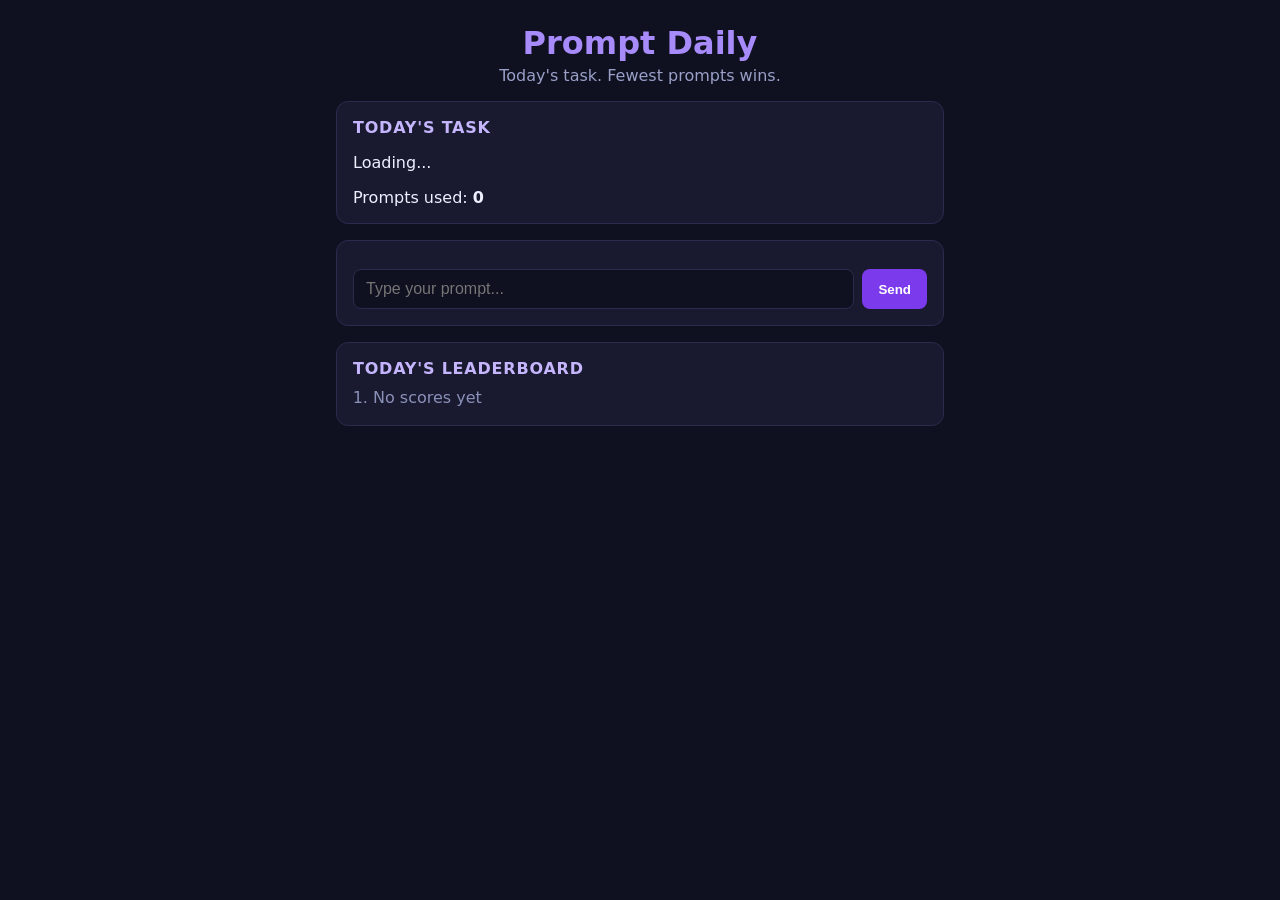
==== static/index.html @ a243a016 "moved changes to commit" ====
<!DOCTYPE html>
<html lang="en">
<head>
  <meta charset="UTF-8" />
  <meta name="viewport" content="width=device-width, initial-scale=1" />
  <title>Prompt Daily</title>
  <link rel="stylesheet" href="/static/style.css" />
</head>
<body>
  <main>
    <header>
      <h1>Prompt Daily</h1>
      <p class="tagline">Today's task. Fewest prompts wins.</p>
    </header>

    <section class="card" id="task-card">
      <h2>Today's task</h2>
      <p id="task-title">Loading...</p>
      <p id="task-details" class="muted"></p>
      <div class="counter">Prompts used: <strong id="count">0</strong></div>
    </section>

    <section class="card" id="chat">
      <div id="messages"></div>
      <form id="prompt-form">
        <input id="prompt-input" type="text" placeholder="Type your prompt..." autocomplete="off" maxlength="1000" />
        <button type="submit" id="send-btn">Send</button>
      </form>
    </section>

    <section class="card hidden" id="win-card">
      <h2>You did it!</h2>
      <p id="win-text"></p>
      <form id="score-form">
        <input id="name-input" type="text" placeholder="Your name" maxlength="20" required />
        <button type="submit">Submit score</button>
      </form>
    </section>

    <section class="card">
      <h2>Today's leaderboard</h2>
      <ol id="leaderboard"><li class="muted">No scores yet</li></ol>
    </section>
  </main>

  <script src="/static/app.js"></script>
</body>
</html>
---- static/style.css ----
/* Frontend person: restyle freely. Keep the element IDs used by app.js. */
* { box-sizing: border-box; }

body {
  margin: 0;
  font-family: system-ui, -apple-system, "Segoe UI", sans-serif;
  background: #0f1020;
  color: #eef0ff;
}

main { max-width: 640px; margin: 0 auto; padding: 24px 16px 64px; }

header { text-align: center; margin-bottom: 16px; }
h1 { margin: 0; font-size: 2rem; color: #a78bfa; }
.tagline { margin: 4px 0 0; color: #9aa0c8; }

.card {
  background: #191a30;
  border: 1px solid #2a2c4d;
  border-radius: 12px;
  padding: 16px;
  margin-bottom: 16px;
}
.card h2 { margin: 0 0 8px; font-size: 1rem; color: #c4b5fd; text-transform: uppercase; letter-spacing: .05em; }

.muted { color: #8a90b8; }
.hidden { display: none; }
.counter { margin-top: 8px; }

#messages { display: flex; flex-direction: column; gap: 8px; margin-bottom: 12px; max-height: 320px; overflow-y: auto; }
.msg { padding: 8px 12px; border-radius: 10px; max-width: 85%; white-space: pre-wrap; word-wrap: break-word; }
.msg.user { align-self: flex-end; background: #6d28d9; }
.msg.ai { align-self: flex-start; background: #262846; }
.msg.system { align-self: center; background: transparent; color: #fbbf24; font-size: .9rem; }
.msg.pass { background: #14532d; }

form { display: flex; gap: 8px; }
input[type="text"] {
  flex: 1; padding: 10px 12px; border-radius: 8px;
  border: 1px solid #2a2c4d; background: #0f1020; color: inherit; font-size: 1rem;
}
button {
  padding: 10px 16px; border: 0; border-radius: 8px;
  background: #7c3aed; color: white; font-weight: 600; cursor: pointer;
}
button:disabled { opacity: .5; cursor: not-allowed; }

#leaderboard { margin: 0; padding-left: 20px; }
#leaderboard li { padding: 2px 0; }
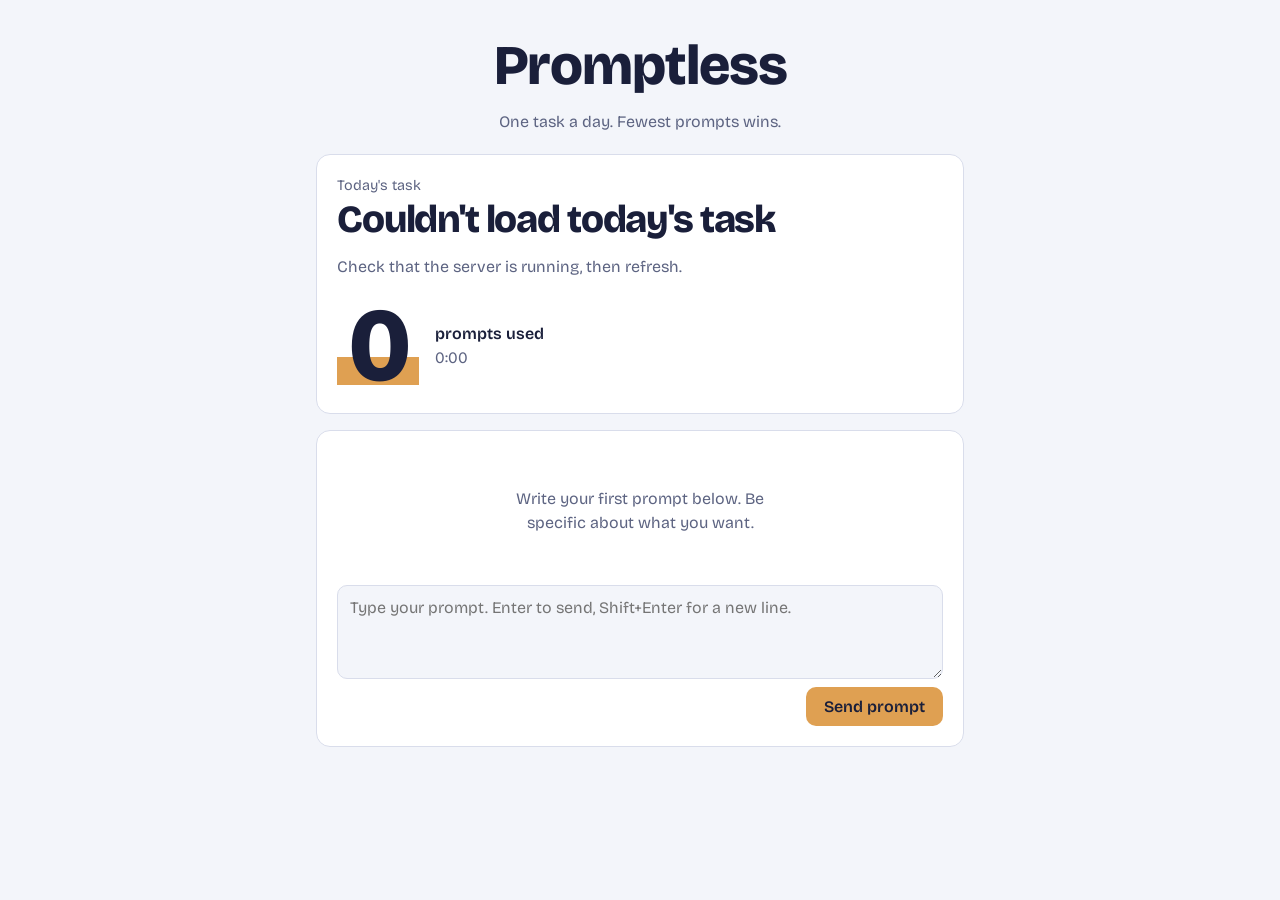
==== commit c319f2d2: "Merge remote-tracking branch 'origin/main' into frontend" ====
--- a/static/index.html
+++ b/static/index.html
@@ -3,46 +3,62 @@
 <head>
   <meta charset="UTF-8" />
   <meta name="viewport" content="width=device-width, initial-scale=1" />
-  <title>Prompt Daily</title>
+  <title>Promptless</title>
+  <link rel="preconnect" href="https://fonts.googleapis.com" />
+  <link rel="preconnect" href="https://fonts.gstatic.com" crossorigin />
+  <link href="https://fonts.googleapis.com/css2?family=Bricolage+Grotesque:opsz,wght@12..96,400;12..96,600;12..96,800&display=swap" rel="stylesheet" />
   <link rel="stylesheet" href="/static/style.css" />
 </head>
 <body>
   <main>
     <header>
-      <h1>Prompt Daily</h1>
-      <p class="tagline">Today's task. Fewest prompts wins.</p>
+      <h1>Promptless</h1>
+      <p class="tagline">One task a day. Fewest prompts wins.</p>
     </header>
 
     <section class="card" id="task-card">
-      <h2>Today's task</h2>
-      <p id="task-title">Loading...</p>
+      <p class="muted label">Today's task</p>
+      <h2 id="task-title">Loading...</h2>
       <p id="task-details" class="muted"></p>
-      <div class="counter">Prompts used: <strong id="count">0</strong></div>
+      <div class="counter" aria-live="polite">
+        <strong id="count">0</strong>
+        <div class="counter-meta">
+          <span>prompts used</span>
+          <span id="timer" class="muted">0:00</span>
+        </div>
+      </div>
     </section>
 
     <section class="card" id="chat">
-      <div id="messages"></div>
+      <div id="messages" role="log" aria-live="polite">
+        <p class="empty">Write your first prompt below. Be specific about what you want.</p>
+      </div>
       <form id="prompt-form">
-        <input id="prompt-input" type="text" placeholder="Type your prompt..." autocomplete="off" maxlength="1000" />
-        <button type="submit" id="send-btn">Send</button>
+        <label for="prompt-input" class="sr">Your prompt</label>
+        <textarea id="prompt-input" rows="3" placeholder="Type your prompt. Enter to send, Shift+Enter for a new line." maxlength="1000"></textarea>
+        <button type="submit" id="send-btn">Send prompt</button>
       </form>
     </section>
 
-    <section class="card hidden" id="win-card">
-      <h2>You did it!</h2>
-      <p id="win-text"></p>
-      <form id="score-form">
-        <input id="name-input" type="text" placeholder="Your name" maxlength="20" required />
-        <button type="submit">Submit score</button>
-      </form>
-    </section>
-
-    <section class="card">
-      <h2>Today's leaderboard</h2>
-      <ol id="leaderboard"><li class="muted">No scores yet</li></ol>
-    </section>
+    <div class="overlay" id="win-card" role="dialog" aria-modal="true" aria-labelledby="win-heading">
+      <div class="sheet">
+        <h2 id="win-heading">You got it!</h2>
+        <p id="win-text"></p>
+    
+        <form id="score-form">
+          <label for="name-input" class="sr">Your name</label>
+          <input id="name-input" type="text" placeholder="Name for the leaderboard" maxlength="20" required autocomplete="nickname" />
+          <button type="submit">Save score</button>
+        </form>
+        <button type="button" id="share-btn" class="ghost hidden">Copy result to share</button>
+    
+        <h3>Today's leaderboard</h3>
+        <ol id="leaderboard"><li class="muted">No scores yet</li></ol>
+      </div>
+    </div>
   </main>
 
   <script src="/static/app.js"></script>
 </body>
 </html>
+
--- a/static/style.css
+++ b/static/style.css
@@ -1,49 +1,101 @@
-/* Frontend person: restyle freely. Keep the element IDs used by app.js. */
+/* Restyle freely. Keep the element IDs used by app.js. */
+:root {
+  --paper: #f3f5fa; --card: #fff; --ink: #1a1f3a; --muted: #5d6482;
+  --line: #d9ddeb; --hi: #dfa052; --ok: #846716; --warn: #b45309;
+  --font: "Bricolage Grotesque", system-ui, -apple-system, "Segoe UI", sans-serif;
+}
+@media (prefers-color-scheme: dark) {
+  :root { --paper: #030f06; --card: #212621; --ink: #dee2de; --muted: #9aa1c4; --line: #2f3563; --ok: #3ecf99; --warn: #fbbf24; }
+}
 * { box-sizing: border-box; }
+body { margin: 0; font: 400 1rem/1.5 var(--font); background: var(--paper); color: var(--ink); }
+.sr { position: absolute; width: 1px; height: 1px; overflow: hidden; clip: rect(0 0 0 0); }
+:focus-visible { outline: 3px solid var(--hi); outline-offset: 2px; }
 
-body {
-  margin: 0;
-  font-family: system-ui, -apple-system, "Segoe UI", sans-serif;
-  background: #0f1020;
-  color: #eef0ff;
+main { max-width: 680px; margin: 0 auto; padding: 24px 16px 64px; }
+header { margin-bottom: 20px; text-align: center;}
+h1 { margin: 0; font-size: 3.5rem; font-weight: 800; letter-spacing: -.02em; }
+.tagline { margin: 2px 0 0; color: var(--muted); }
+
+.card { background: var(--card); border: 1px solid var(--line); border-radius: 14px; padding: 20px; margin-bottom: 16px; }
+.card h2 { margin: 0 0 8px; font-size: 1.15rem; font-weight: 600; }
+#task-title { font-size: clamp(1.75rem, 5vw, 2.4rem); line-height: 1.05; font-weight: 800; letter-spacing: -.03em; margin: 2px 0 8px; }
+.label { margin: 0; font-size: .9rem; }
+.muted { color: var(--muted); }
+.hidden { display: none !important; }
+
+/* the memorable element: the prompt counter */
+.counter { display: flex; align-items: center; gap: 16px; margin-top: 20px; }
+#count {
+  font-size: clamp(4.5rem, 16vw, 6.5rem); line-height: .9; font-weight: 800; letter-spacing: -.05em;
+  padding: 0 .12em;
+  background: linear-gradient(transparent 62%, var(--hi) 62%, var(--hi) 92%, transparent 92%);
 }
+#count.bump { animation: bump .3s ease; }
+@keyframes bump { 50% { transform: scale(1.12) rotate(-2deg); } }
+.counter-meta { display: flex; flex-direction: column; font-weight: 600; }
+.counter-meta .muted { font-weight: 400; font-variant-numeric: tabular-nums; }
 
-main { max-width: 640px; margin: 0 auto; padding: 24px 16px 64px; }
-
-header { text-align: center; margin-bottom: 16px; }
-h1 { margin: 0; font-size: 2rem; color: #a78bfa; }
-.tagline { margin: 4px 0 0; color: #9aa0c8; }
-
-.card {
-  background: #191a30;
-  border: 1px solid #2a2c4d;
-  border-radius: 12px;
-  padding: 16px;
-  margin-bottom: 16px;
-}
-.card h2 { margin: 0 0 8px; font-size: 1rem; color: #c4b5fd; text-transform: uppercase; letter-spacing: .05em; }
-
-.muted { color: #8a90b8; }
-.hidden { display: none; }
-.counter { margin-top: 8px; }
-
-#messages { display: flex; flex-direction: column; gap: 8px; margin-bottom: 12px; max-height: 320px; overflow-y: auto; }
-.msg { padding: 8px 12px; border-radius: 10px; max-width: 85%; white-space: pre-wrap; word-wrap: break-word; }
-.msg.user { align-self: flex-end; background: #6d28d9; }
-.msg.ai { align-self: flex-start; background: #262846; }
-.msg.system { align-self: center; background: transparent; color: #fbbf24; font-size: .9rem; }
-.msg.pass { background: #14532d; }
+#messages { display: flex; flex-direction: column; gap: 10px; margin-bottom: 14px; max-height: 360px; min-height: 120px; overflow-y: auto; }
+.empty { margin: auto; max-width: 26ch; text-align: center; color: var(--muted); }
+.msg { padding: 10px 14px; border-radius: 14px; max-width: 88%; white-space: pre-wrap; overflow-wrap: anywhere; }
+.msg.user { align-self: flex-end; background: var(--ink); color: var(--paper); border-bottom-right-radius: 4px; }
+.msg.ai { align-self: flex-start; background: var(--paper); border: 1px solid var(--line); border-bottom-left-radius: 4px; }
+.msg.thinking { color: var(--muted); font-style: italic; }
+.msg.pass { border-color: var(--ok); box-shadow: inset 4px 0 0 var(--ok); }
+.msg.system { align-self: center; background: transparent; color: var(--warn); font-size: .9rem; text-align: center; }
 
 form { display: flex; gap: 8px; }
-input[type="text"] {
-  flex: 1; padding: 10px 12px; border-radius: 8px;
-  border: 1px solid #2a2c4d; background: #0f1020; color: inherit; font-size: 1rem;
+#prompt-form { flex-direction: column; }
+#score-form { flex-wrap: wrap; }
+textarea, input[type="text"] {
+  width: 100%; padding: 10px 12px; border-radius: 10px; border: 1px solid var(--line);
+  background: var(--paper); color: inherit; font: inherit;
 }
-button {
-  padding: 10px 16px; border: 0; border-radius: 8px;
-  background: #7c3aed; color: white; font-weight: 600; cursor: pointer;
+textarea { resize: vertical; min-height: 84px; }
+#name-input { flex: 1; min-width: 12rem; width: auto; }
+button { padding: 10px 18px; border: 0; border-radius: 10px; background: var(--hi); color: #1a1f3a; font: 600 1rem var(--font); cursor: pointer; }
+button:hover:not(:disabled) { filter: brightness(.95); }
+button:disabled { opacity: .5; cursor: not-allowed; }
+#prompt-form button { align-self: flex-end; }
+button.ghost { margin-top: 12px; background: transparent; border: 1px solid var(--line); color: var(--ink); }
+
+/* finish screen: slides up from the bottom */
+.overlay {
+  position: fixed; inset: 0; z-index: 10;
+  display: flex; align-items: flex-end; justify-content: center;
+  background: rgba(10, 12, 30, 0);
+  visibility: hidden;
+  transition: background .3s ease, visibility 0s .4s;
 }
-button:disabled { opacity: .5; cursor: not-allowed; }
+.overlay.open {
+  background: rgba(10, 12, 30, .55);
+  visibility: visible;
+  transition: background .3s ease;
+}
+.sheet {
+  width: 100%; max-width: 680px; max-height: 90vh; overflow-y: auto;
+  background: var(--card);
+  border: 2px solid var(--ok); border-bottom: 0;
+  border-radius: 20px 20px 0 0;
+  padding: 24px 20px 32px;
+  transform: translateY(100%);
+  transition: transform .4s cubic-bezier(.2, .8, .2, 1);
+}
+.overlay.open .sheet { transform: translateY(0); }
+.sheet h2 { margin: 0; font-size: 2rem; font-weight: 800; letter-spacing: -.03em; }
+.sheet h3 { margin: 24px 0 8px; font-size: 1.15rem; }
+#win-text { font-size: 1.2rem; margin: 4px 0 16px; }
 
-#leaderboard { margin: 0; padding-left: 20px; }
-#leaderboard li { padding: 2px 0; }
+@media (prefers-reduced-motion: reduce) { .overlay, .sheet { transition: none; } }
+
+#leaderboard { margin: 0; padding-left: 24px; }
+#leaderboard li { padding: 8px 0 8px 4px; border-bottom: 1px solid var(--line); }
+#leaderboard li:last-child { border-bottom: 0; }
+#leaderboard li:not(.muted) { display: list-item; }
+.lb-name { font-weight: 600; }
+.lb-stats { float: right; color: var(--muted); font-variant-numeric: tabular-nums; }
+
+@media (prefers-reduced-motion: reduce) { #count.bump { animation: none; } }
+
+
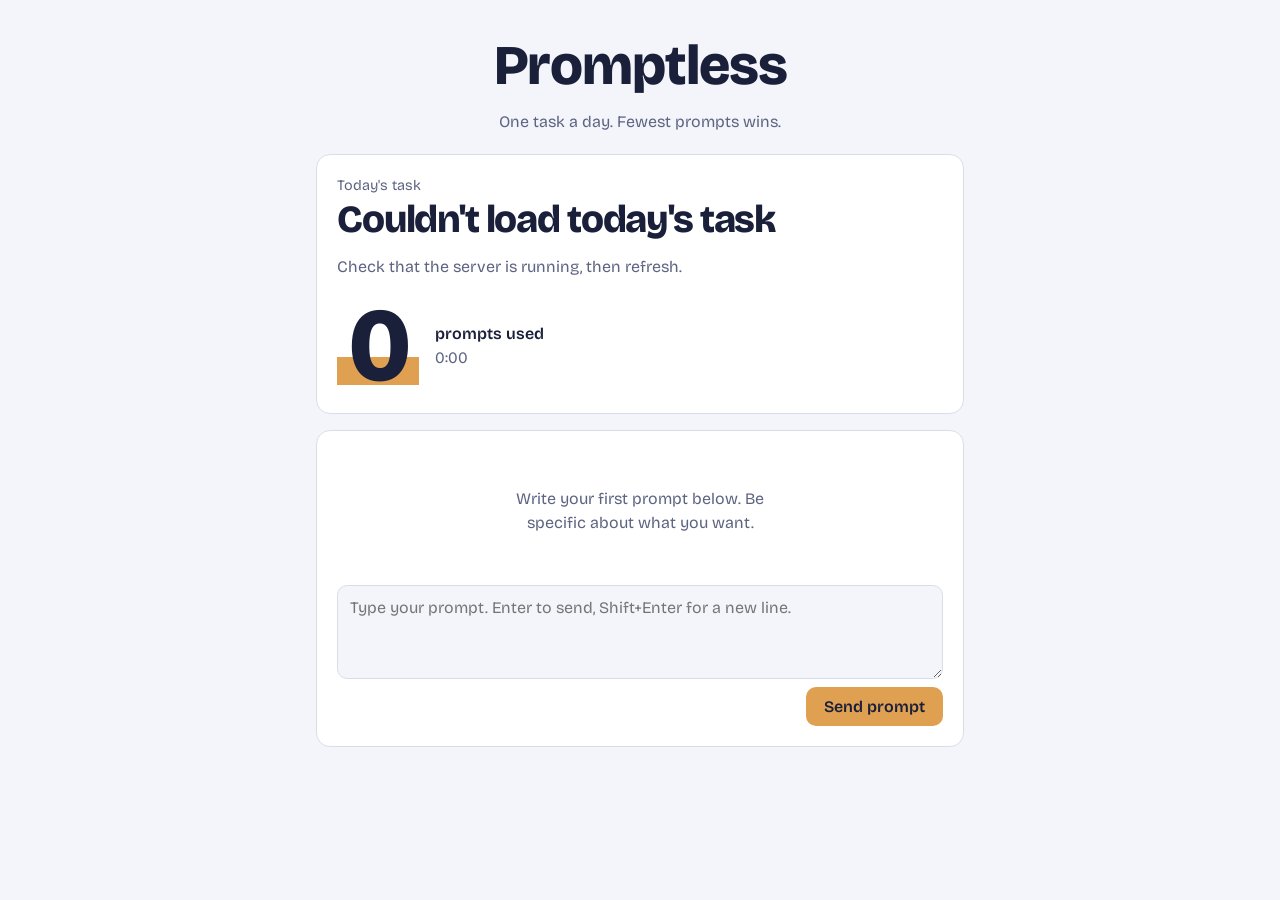
==== commit febfca07: "finishscreen adjusted" ====
--- a/static/index.html
+++ b/static/index.html
@@ -44,6 +44,7 @@
       <div class="sheet">
         <h2 id="win-heading">You got it!</h2>
         <p id="win-text"></p>
+        <p id="win-time" class="muted"></p>
     
         <form id="score-form">
           <label for="name-input" class="sr">Your name</label>
--- a/static/style.css
+++ b/static/style.css
@@ -63,7 +63,7 @@
 /* finish screen: slides up from the bottom */
 .overlay {
   position: fixed; inset: 0; z-index: 10;
-  display: flex; align-items: flex-end; justify-content: center;
+  display: flex; align-items: center; justify-content: center;
   background: rgba(10, 12, 30, 0);
   visibility: hidden;
   transition: background .3s ease, visibility 0s .4s;
@@ -74,18 +74,20 @@
   transition: background .3s ease;
 }
 .sheet {
-  width: 100%; max-width: 680px; max-height: 90vh; overflow-y: auto;
+  width: 100%; max-width: 560px; max-height: 90vh; overflow-y: auto;
   background: var(--card);
-  border: 2px solid var(--ok); border-bottom: 0;
-  border-radius: 20px 20px 0 0;
-  padding: 24px 20px 32px;
-  transform: translateY(100%);
-  transition: transform .4s cubic-bezier(.2, .8, .2, 1);
+  border: 2px solid var(--ok);
+  border-radius: 20px;
+  padding: 24px 20px 28px;
+  opacity: 0;
+  transform: translateY(40px);
+  transition: transform .4s cubic-bezier(.2, .8, .2, 1), opacity .3s ease;
 }
-.overlay.open .sheet { transform: translateY(0); }
+.overlay.open .sheet { transform: translateY(0); opacity: 1; }
 .sheet h2 { margin: 0; font-size: 2rem; font-weight: 800; letter-spacing: -.03em; }
 .sheet h3 { margin: 24px 0 8px; font-size: 1.15rem; }
-#win-text { font-size: 1.2rem; margin: 4px 0 16px; }
+#win-text { font-size: 1.2rem; margin: 4px 0 2px; }
+#win-time { margin: 0 0 16px; font-variant-numeric: tabular-nums; }
 
 @media (prefers-reduced-motion: reduce) { .overlay, .sheet { transition: none; } }
 
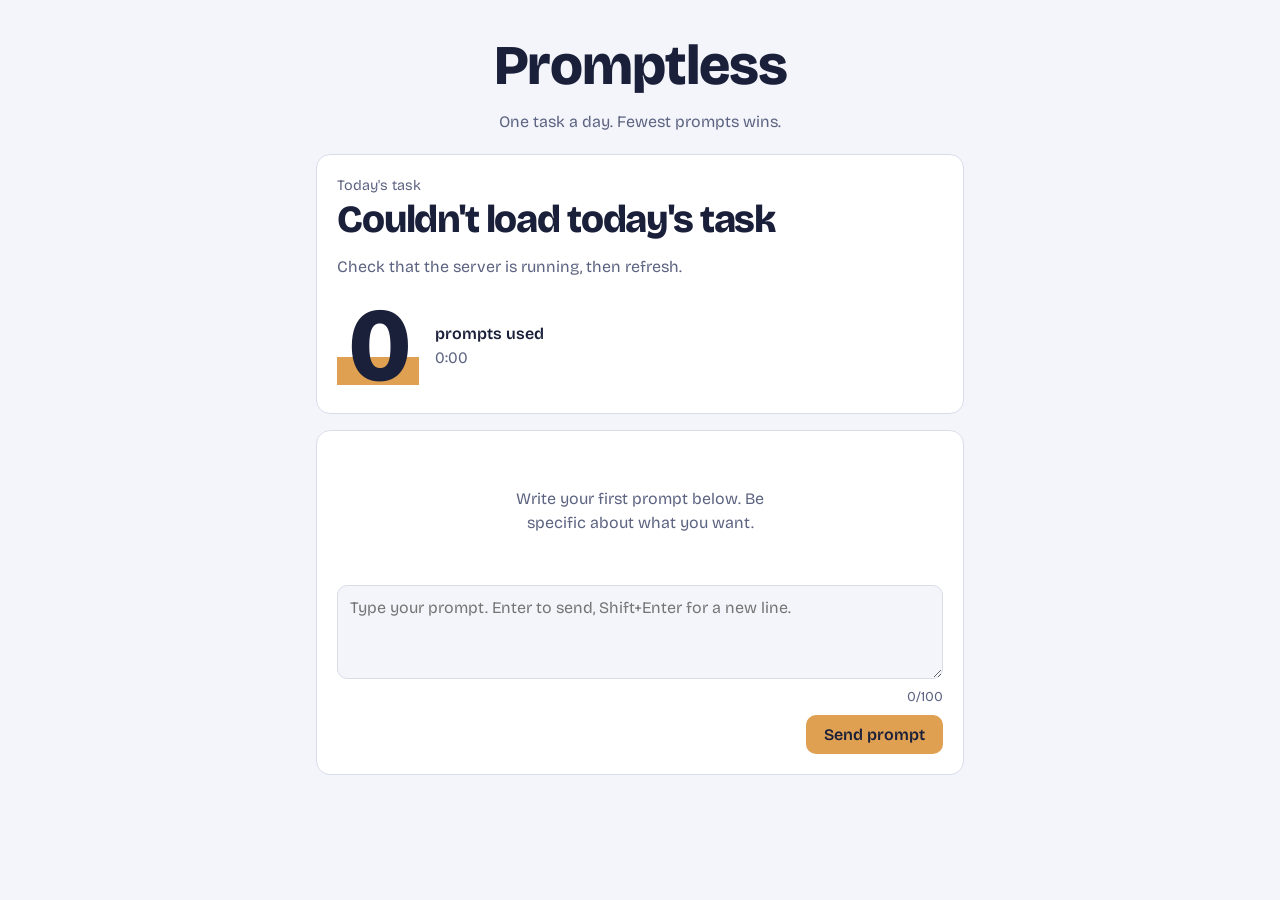
==== commit 1a57c5f7: "dumb ai" ====
--- a/static/index.html
+++ b/static/index.html
@@ -35,7 +35,8 @@
       </div>
       <form id="prompt-form">
         <label for="prompt-input" class="sr">Your prompt</label>
-        <textarea id="prompt-input" rows="3" placeholder="Type your prompt. Enter to send, Shift+Enter for a new line." maxlength="1000"></textarea>
+        <textarea id="prompt-input" rows="3" placeholder="Type your prompt. Enter to send, Shift+Enter for a new line." maxlength="200"></textarea>
+        <p id="char-count" class="muted small">0/100</p>
         <button type="submit" id="send-btn">Send prompt</button>
       </form>
     </section>
--- a/static/style.css
+++ b/static/style.css
@@ -59,7 +59,8 @@
 button:disabled { opacity: .5; cursor: not-allowed; }
 #prompt-form button { align-self: flex-end; }
 button.ghost { margin-top: 12px; background: transparent; border: 1px solid var(--line); color: var(--ink); }
-
+.small { font-size: .85rem; margin: 0; }
+#char-count { align-self: flex-end; }
 /* finish screen: slides up from the bottom */
 .overlay {
   position: fixed; inset: 0; z-index: 10;
